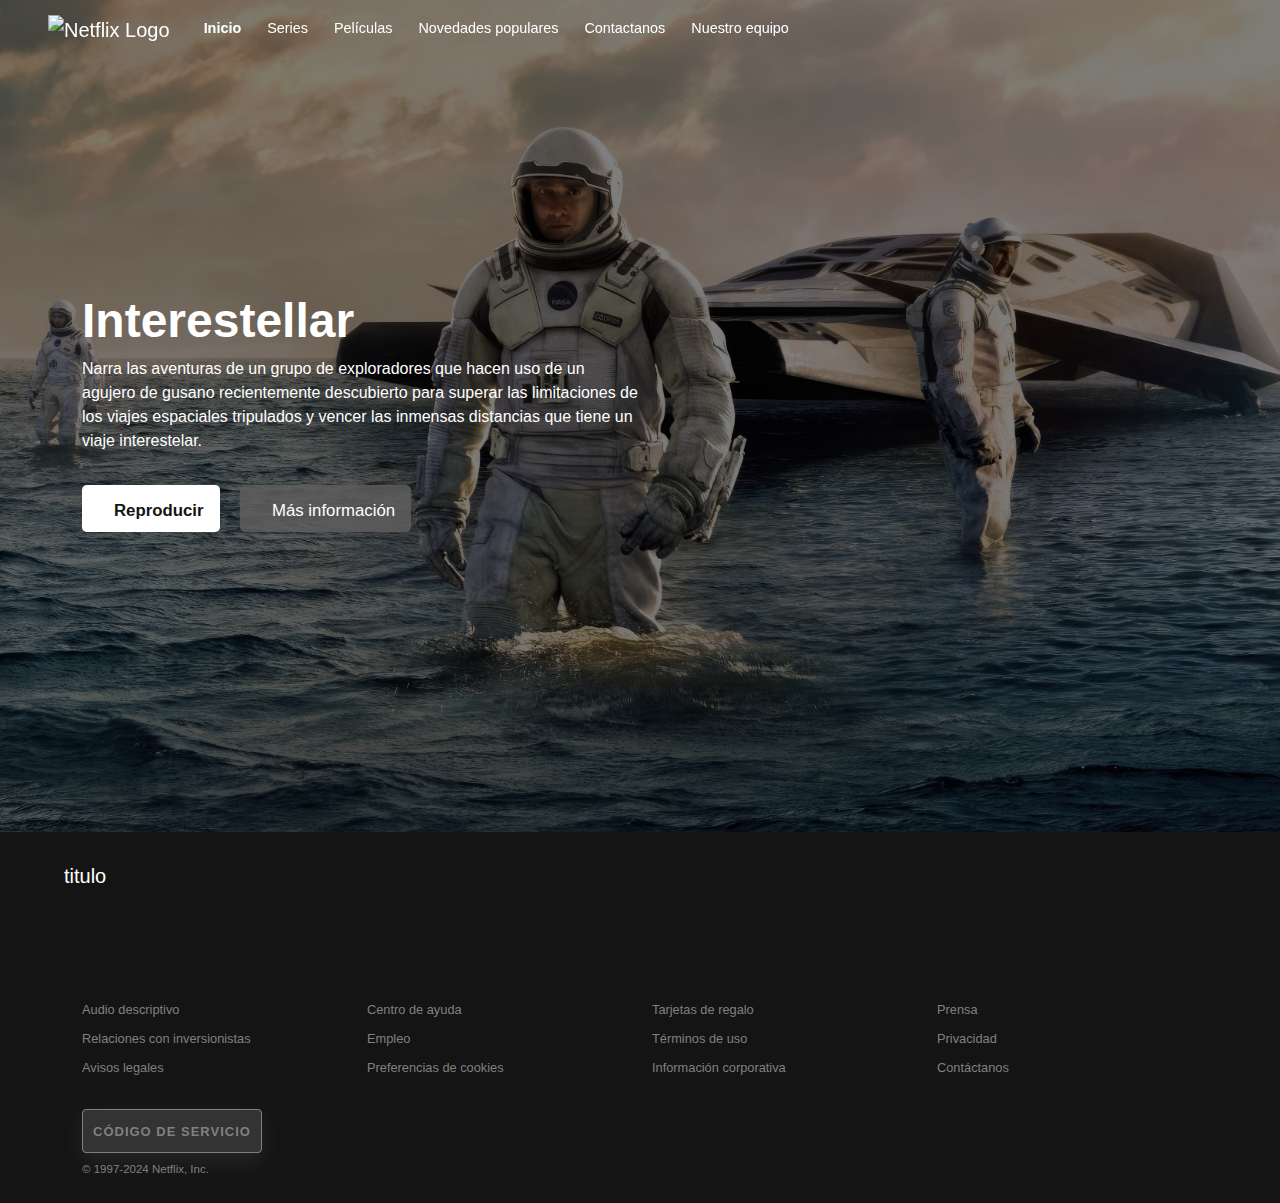
==== index.html @ ca748d4d "resolviendo cosas" ====
<!DOCTYPE html>
<html lang="en">
  <head>
    <meta charset="UTF-8" />
    <meta name="viewport" content="width=device-width, initial-scale=1.0" />
    <meta
      name="keywords"
      content="Netflix, netflix, streaming, movies, series, premieres"
    />
    <meta
      name="description"
      content="Segundo proyecto de Rolling imitacion de Netflix"
    />
    <meta
      name="author"
      content="Grupo 2: Jose Lobo, Santiago Puertas, Leandro Vinticol"
    />
    <link
      rel="shortcut icon"
      href="https://seeklogo.com/images/N/netflix-n-logo-0F1ED3EBEB-seeklogo.com.png"
      type="image/x-icon"
    />
    <link
      rel="stylesheet"
      href="https://unicons.iconscout.com/release/v2.1.9/css/unicons.css"
    />
    <link
      href="https://cdn.jsdelivr.net/npm/bootstrap@5.3.3/dist/css/bootstrap.min.css"
      rel="stylesheet"
      integrity="sha384-QWTKZyjpPEjISv5WaRU9OFeRpok6YctnYmDr5pNlyT2bRjXh0JMhjY6hW+ALEwIH"
      crossorigin="anonymous"
    />
    <link rel="stylesheet" href="./css/main.css" />
    <link rel="stylesheet" href="./css/common.css" />
    <title>Netflix</title>
  </head>
  <body>
    <header>
      <div class="justify-content-between">
        <nav
          id="navbar"
          class="navbar navbar-expand-lg navbar-dark fixed-top px-5"
        >
          <a class="navbar-brand" href="#">
            <img
              src="https://www.freepnglogos.com/uploads/netflix-logo-0.png"
              width="100"
              alt="Netflix Logo"
            />
          </a>
          <button
            class="navbar-toggler"
            type="button"
            data-bs-toggle="collapse"
            data-bs-target="#navbarNav"
            aria-controls="navbarNav"
            aria-expanded="false"
            aria-label="Toggle navigation"
          >
            <span class="navbar-toggler-icon"></span>
          </button>
          <div class="collapse navbar-collapse" id="navbarNav">
            <ul class="navbar-nav me-auto d-flex align-items-center">
              <li class="nav-item">
                <a class="nav-link active" href="#">Inicio</a>
              </li>
              <li class="nav-item">
                <a class="nav-link" href="./pages/error404.html">Series</a>
              </li>
              <li class="nav-item">
                <a class="nav-link" href="./pages/error404.html">Películas</a>
              </li>
              <li class="nav-item">
                <a class="nav-link" href="./pages/error404.html"
                  >Novedades populares</a
                >
              </li>
              <li class="nav-item">
                <a class="nav-link" href="./pages/contactanos.html"
                  >Contactanos</a
                >
              </li>
              <li class="nav-item">
                <a class="nav-link" href="./pages/nuestroEquipo.html"
                  >Nuestro equipo</a
                >
              </li>
            </ul>
            <div class="d-flex justify-content-center align-items-center ms-auto">
              <button
              class="search-btn nav-link invert"
              data-bs-toggle="modal"
              data-bs-target="#searchModal"
            >
              <i class="fas fa-search"></i>
            </button>
              <a class="nav-link invert" href="./pages/error404.html"
                ><i class="fas fa-bell"></i
              ></a>
              <!-- Button trigger modal -->
              <a
                class="ms-2"
                id="btnLogin"
                type="button"
                class="text-center"
                data-bs-toggle="modal"
                data-bs-target="#modal"
              >
                <i class="fas fa-user-circle"></i>
              </a>
            </div>
          </div>
        </nav>
      </div>
    </header>
    <main>
      <!-- Modal del buscador -->
      <div class="modal fade search-modal" id="searchModal" tabindex="-1" aria-labelledby="searchModalLabel" aria-hidden="true">
        <div class="modal-dialog">
          <div class="modal-content">
            <div class="modal-header">
              <h5 class="modal-title" id="searchModalLabel">Buscar</h5>
              <button type="button" class="btn-close" data-bs-dismiss="modal" aria-label="Close"></button>
            </div>
            <div class="modal-body">
              <input type="text" id="searchInput" class="form-control" placeholder="Pelicula o Categoria">
              <ul id="searchResults" class="list-group mt-3"></ul>
            </div>
          </div>
        </div>
      </div>
      <!-- Modal de login-->
      <div
        class="modal fade"
        id="modal"
        tabindex="-1"
        aria-labelledby="ModalLabel"
        aria-hidden="true"
      >
        <div class="modal-dialog modal-dialog-centered">
          <div class="modal-content">
            <div class="section blurred-background">
              <div class="container content">
                <div class="row justify-content-center">
                  <div class="col-12 text-center align-self-center py-5">
                    <div class="section pb-5 pt-5 pt-sm-2 text-center">
                      <h6 class="mb-0 pb-3 rojo-netflix">
                        <span>Ingresar</span><span>Registrarse</span>
                      </h6>
                      <input
                        class="checkbox"
                        type="checkbox"
                        id="reg-log"
                        name="reg-log"
                      />
                      <label for="reg-log"></label>
                      <div class="card-3d-wrap mx-auto">
                        <div class="card-3d-wrapper">
                          <div class="card-front">
                            <div class="center-wrap">
                              <div class="section text-center">
                                <h4 class="mb-4 pb-3 rojo-netflix">Ingresar</h4>
                                <div class="form-group">
                                  <input
                                    type="email"
                                    name="logemail"
                                    class="form-style form-control"
                                    placeholder="Email"
                                    id="logssemail"
                                    autocomplete="off"
                                  />
                                  <i class="input-icon uil uil-at"></i>
                                </div>
                                <div class="form-group mt-2">
                                  <input
                                    type="password"
                                    name="logpass"
                                    class="form-style form-control"
                                    placeholder="Contraseña"
                                    id="logsspass"
                                    autocomplete="off"
                                  />
                                  <i class="input-icon uil uil-lock-alt"></i>
                                </div>
                                <a id="btnIS" href="#" class="btn mt-4">
                                  Iniciar sesión
                                </a>
                                <p class="mb-0 mt-4 text-center">
                                  <a href="./pages/error404.html" class="link"
                                    >Olvidaste tu contraseña?</a
                                  >
                                </p>
                              </div>
                            </div>
                          </div>
                          <div class="card-back">
                            <div class="center-wrap">
                              <div class="section text-center">
                                <h4 class="mb-4 pb-3 rojo-netflix">
                                  Registrarse
                                </h4>
                                <div class="form-group">
                                  <input
                                    type="text"
                                    name="logname"
                                    class="form-style form-control"
                                    placeholder="Tu nombre"
                                    id="logname"
                                    autocomplete="off"
                                  />
                                  <i class="input-icon uil uil-user"></i>
                                </div>
                                <div class="form-group mt-2">
                                  <input
                                    type="email"
                                    name="logemail"
                                    class="form-style form-control"
                                    placeholder="Email"
                                    id="logemail"
                                    autocomplete="off"
                                  />
                                  <i class="input-icon uil uil-at"></i>
                                </div>
                                <div class="form-group mt-2">
                                  <input
                                    type="password"
                                    name="logpass"
                                    class="form-style form-control"
                                    placeholder="Contraseña"
                                    id="logpass"
                                    autocomplete="off"
                                  />
                                  <i class="input-icon uil uil-lock-alt"></i>
                                </div>
                                <a id="btnRegistro" href="#" class="btn mt-4"
                                  >Registrarme</a
                                >
                              </div>
                            </div>
                          </div>
                        </div>
                      </div>
                    </div>
                  </div>
                </div>
              </div>
            </div>
          </div>
        </div>
      </div>
      <!-- Index -->
      <div id="fondoPrincipal" class="pelicula-principal">
        <div class="container">
          <h5 id="tituloPrincipal" class="titulo">Interestellar</h5>
          <p id="descripcionPrincipal" class="descripcion">
            Narra las aventuras de un grupo de exploradores que hacen uso de un
            agujero de gusano recientemente descubierto para superar las
            limitaciones de los viajes espaciales tripulados y vencer las
            inmensas distancias que tiene un viaje interestelar.
          </p>
          <button role="button" class="boton boton-play fw-bold my-2">
            <i class="fas fa-play"></i>Reproducir
          </button>
          <button role="button" class="boton boton-info my-2">
            <i class="fas fa-info-circle"></i>Más información
          </button>
        </div>
      </div>
      <section id="galeria"></section>
    </main>
    <footer class="footer mt-4 py-4 text-white">
      <div class="container">
        <div class="row">
          <div class="col-md-12 mb-3">
            <a href="https://www.facebook.com/Netflixmx" class="social-icon"
              ><i class="fab fa-facebook-f"></i
            ></a>
            <a href="https://www.instagram.com/NetflixLAT/" class="social-icon"
              ><i class="fab fa-instagram"></i
            ></a>
            <a href="https://x.com/netflixLAT" class="social-icon"
              ><i class="fab fa-twitter"></i
            ></a>
            <a
              href="https://www.youtube.com/channel/UC5ZiUaIJ2b5dYBYGf5iEUrA"
              class="social-icon"
              ><i class="fab fa-youtube"></i
            ></a>
          </div>
        </div>
        <div class="row">
          <div class="col-sm-6 col-md-3">
            <ul class="text-start">
              <li><a href="./pages/error404.html">Audio descriptivo</a></li>
              <li>
                <a href="./pages/error404.html"
                  >Relaciones con inversionistas</a
                >
              </li>
              <li><a href="./pages/error404.html">Avisos legales</a></li>
            </ul>
          </div>
          <div class="col-sm-6 col-md-3">
            <ul class="text-start">
              <li><a href="./pages/error404.html">Centro de ayuda</a></li>
              <li><a href="./pages/error404.html">Empleo</a></li>
              <li>
                <a href="./pages/error404.html">Preferencias de cookies</a>
              </li>
            </ul>
          </div>
          <div class="col-sm-6 col-md-3">
            <ul class="text-start">
              <li><a href="./pages/error404.html">Tarjetas de regalo</a></li>
              <li><a href="./pages/error404.html">Términos de uso</a></li>
              <li>
                <a href="./pages/error404.html">Información corporativa</a>
              </li>
            </ul>
          </div>
          <div class="col-sm-6 col-md-3">
            <ul class="text-start">
              <li><a href="./pages/error404.html">Prensa</a></li>
              <li><a href="./pages/error404.html">Privacidad</a></li>
              <li><a href="./pages/error404.html">Contáctanos</a></li>
            </ul>
          </div>
        </div>
        <div class="row mt-3">
          <div class="col-md-12">
            <button class="btn btn-sm">Código de servicio</button>
            <p class="mt-2">© 1997-2024 Netflix, Inc.</p>
          </div>
        </div>
      </div>
    </footer>
    <script
      src="https://cdn.jsdelivr.net/npm/bootstrap@5.3.3/dist/js/bootstrap.bundle.min.js"
      integrity="sha384-YvpcrYf0tY3lHB60NNkmXc5s9fDVZLESaAA55NDzOxhy9GkcIdslK1eN7N6jIeHz"
      crossorigin="anonymous"
    ></script>
    <script
      src="https://kit.fontawesome.com/3926a4efb9.js"
      crossorigin="anonymous"
    ></script>
    <script src="https://cdn.jsdelivr.net/npm/sweetalert2@11"></script>
    <script type="module" src="./js/login/login.js"></script>
    <script type="module" src="./js/common.js"></script>
    <script type="module" src="./js/index/app.js"></script>
  </body>
</html>
---- css/main.css ----
/* ---- ----- ----- Pelicula Principal ----- ----- ----- */
.pelicula-principal {
  font-size: 16px;
  min-height: 52rem;
  color: #ffffff;
  background: linear-gradient(rgba(0, 0, 0, 0.5) 0%, rgba(0, 0, 0, 0.5) 100%),
    url(../resources/index/imagenFondoInterestellar.jpg);
  background-position: center center;
  background-size: cover;
  margin-bottom: 2rem;
  display: flex;
  align-items: center;
}

.invert {
  filter: invert(1);
}

.pelicula-principal .contenedor {
  margin: 0 auto;
}

.pelicula-principal .titulo {
  font-weight: 600;
  font-size: 3rem;
  margin-bottom: 0.5rem;
}

.pelicula-principal .descripcion {
  font-weight: normal;
  font-size: 1rem;
  line-height: 1.5rem;
  max-width: 50%;
  margin-bottom: 1.5rem;
}

.pelicula-principal .boton {
  border: none;
  border-radius: 0.3rem;
  padding: 0.5rem 1rem;
  margin-right: 1rem;
  cursor: pointer;
  transition: 0.3s ease all;
  font-size: 1.05rem;
}
.pelicula-principal .boton-play {
  color: var(--background);
  background: #ffffff;

  &:hover {
    filter: brightness(0.7);
  }
}
.pelicula-principal .boton-info {
  color: #ffffff;
  background: #5f5e5ed7;

  &:hover {
    background: #5f5e5e81;
  }
}

.pelicula-principal .boton i {
  margin-right: 1rem;
  font-size: 1.3rem;
}
/* ---- ----- ----- Titulo y Controles ----- ----- ----- */
.contenedor-titulo-controles {
  display: flex;
  justify-content: space-between;
  align-items: end;
}

.contenedor-titulo-controles h5 {
  color: #ffffff;
  font-size: 20px;
}

.contenedor-titulo-controles .indicadores button {
  background: #ffffff;
  height: 3px;
  width: 10px;
  cursor: pointer;
  border: none;
  margin-right: 2px;
}

.contenedor-titulo-controles .indicadores button:hover,
.contenedor-titulo-controles .indicadores button.activo {
  background: var(--red);
}

/* ---- ----- ----- Contenedor Principal y Flechas ----- ----- ----- */
.peliculas-carousel {
  margin-bottom: 10px;
}

.peliculas-carousel .contenedor-principal {
  display: flex;
  align-items: center;
  position: relative;
}

.peliculas-carousel .contenedor-principal .flecha-izquierda,
.peliculas-carousel .contenedor-principal .flecha-derecha {
  position: absolute;
  border: none;
  background: none;
  font-size: 2rem;
  height: 50%;
  top: calc(50% - 25%);
  line-height: 30px;
  width: 50px;
  color: #ffffff;
  cursor: pointer;
  z-index: 500;
  transition: 0.2s ease all;
}

.peliculas-carousel .contenedor-principal .flecha-izquierda:hover,
.peliculas-carousel .contenedor-principal .flecha-derecha:hover {
  background: rgba(0, 0, 0, 0.5);
}

.peliculas-carousel .contenedor-principal .flecha-izquierda {
  left: 0;
}

.peliculas-carousel .contenedor-principal .flecha-derecha {
  right: 0;
}

/* ---- ----- ----- Carousel ----- ----- ----- */
.peliculas-carousel .contenedor-carousel {
  width: 100%;
  padding: 5px 0;
  overflow: hidden;
  scroll-behavior: smooth;
  white-space: nowrap;
}

.peliculas-carousel .contenedor-carousel .carousel {
  display: flex;
  flex-wrap: nowrap;
}

.peliculas-carousel .contenedor-carousel .carousel .pelicula {
  min-width: 20%;
  transition: 0.3s ease all;
  box-shadow: 5px 5px 10px rgba(0, 0, 0, 0.3);
}

.peliculas-carousel .contenedor-carousel .carousel .pelicula:hover {
  transform: scale(1.1);
  transform-origin: center;
  box-shadow: 10px 10px 20px rgba(0, 0, 0, 0.5);
}

.peliculas-carousel .contenedor-carousel .carousel .pelicula img {
  width: 100%;
  height: auto;
  vertical-align: middle;
  aspect-ratio: 16 / 9;
  object-fit: cover;
}
.pelicula{
  position: relative;
}
.pelicula-texto {
  opacity: 0;
  position: absolute;
  bottom: 10px; 
  left: 10px; 
  color: white;


  font-size: 14px; 
}
.pelicula:hover .pelicula-texto{
  opacity: 1;
}
---- css/common.css ----
:root {
  --red: #db0000;
  --background: #141414;
  --secondary: #808080;
}

::-webkit-scrollbar {
  width: 10px;
}

::-webkit-scrollbar-track {
  background: var(--background);
}

::-webkit-scrollbar-thumb {
  background-color: var(--red);
  border-radius: 10px;
}

#btnLogin {
  background-color: transparent;
  border: none;
  color: #db0b10;
}

.invert {
  filter: invert(1);
}

header {
  transition: background-color 0.1s;
  background-color: rgba(0, 0, 0, 0.7);
  font-size: 0.9rem;
}

main {
  background-color: #141414;
  width: 100%;
  height: 100%;
}

body {
  background: var(--background);
  font-family: "Open Sans", sans-serif;
  font-size: larger;
}

footer {
  font-size: 0.8rem;
}
h1,
h2,
p,
label {
  color: white;
}

.contenedor {
  width: 90%;
  margin: auto;
}

.navbar {
  transition: background-color 0.5s;
}

.navbar.transparent {
  background-color: transparent;
}

.navbar.solid {
  background-color: var(--background);
}

.navbar-nav .nav-item .nav-link {
  color: #ffffff;
}
.navbar-nav .nav-item .nav-link.active {
  font-weight: bold;
}
.navbar-nav .nav-item .nav-link:hover {
  color: #b3b3b3;
}

.custom-input {
  background-color: rgba(255, 255, 255, 0.5);
  border: 1px solid rgba(255, 255, 255, 0.5);
  color: #ffffff;
}

.custom-input::placeholder {
  color: rgba(255, 255, 255, 0.7);
}

.custom-input:focus {
  background-color: rgba(255, 255, 255, 0.7);
  border: 1px solid rgba(255, 255, 255, 0.7);
  outline: none;
}

.navbar .form-control.me-2 {
  margin-right: 10px;
}

.navbar .nav-link {
  margin-left: 10px;
}

.search-btn {
  background: none;
  border: none;
  cursor: pointer;
  font-size: 0.9rem;
}

.search-modal .modal-content {
  background: rgba(0, 0, 0, 0.8);
  color: #ffffff;
  border: none;
}

.search-modal .form-control {
  background: transparent;
  border: 1px solid #ffffff;
  color: #ffffff;
}

.search-modal .form-control::placeholder {
  color: #ccc;
}

#searchResults {
  max-height: 200px;
  overflow-y: auto;
}

#searchResults .list-group-item {
  cursor: pointer;
}

#searchResults .list-group-item:hover {
  background-color: rgba(255, 255, 255, 0.1);
}

.footer {
  border-top: 1px solid var(--background);
}

.footer ul {
  padding: 0;
  list-style: none;
  text-align: center;
}

.footer ul li {
  margin-bottom: 10px;
}

.footer ul li a {
  color: var(--secondary);
  text-decoration: none;
}

.footer ul li a:hover {
  text-decoration: underline;
}

.footer .social-icon {
  font-size: 1.5em;
  margin: 0 10px;
  color: #ccc;
  text-decoration: none;
}

.footer .social-icon:hover {
  color: #ffffff;
}

.footer p {
  margin: 0;
  font-size: 0.9em;
  color: var(--secondary);
}

.footer button {
  border: 1px solid var(--secondary);
  color: var(--secondary);
  padding: 5px 10px;
  cursor: pointer;
}

.footer button:hover {
  color: #ffffff;
  border-color: #ffffff;
}

@media screen and (max-width: 800px) {
  header .logotipo {
    margin-bottom: 10px;
    font-size: 30px;
  }

  .pelicula-principal {
    font-size: 14px;
  }

  .pelicula-principal .descripcion {
    max-width: 100%;
  }

  .navbar {
    background-color: var(--background) !important;
    transition: background-color 0.3s ease;
  }

  .navbar-nav .nav-item {
    text-align: start;
    margin: 10px 0;
  }

  .navbar-nav .nav-item .nav-link {
    padding: 0.5rem 1rem;
  }

  .navbar-collapse {
    text-align: center;
  }

  .peliculas-carousel .contenedor-carousel {
    overflow: visible;
  }

  .peliculas-carousel .contenedor-carousel .carousel {
    display: grid;
    grid-template-columns: repeat(3, 1fr);
    gap: 20px;
  }

  .peliculas-carousel .indicadores,
  .peliculas-carousel .flecha-izquierda,
  .peliculas-carousel .flecha-derecha,
  .peliculas-carousel
    .contenedor-principal
    .contenedor-carousel
    .carousel
    .pelicula-hidden {
    display: none;
  }
}

.modal-content {
  background: transparent;
  border: none;
  box-shadow: none;
}
.modal {
  backdrop-filter: blur(15px);
  background-color: #0000000e;
}
h6 span {
  padding: 0 20px;
  text-transform: uppercase;
  font-weight: 700;
}
a {
  cursor: pointer;
  transition: all 200ms linear;
}
a:hover {
  text-decoration: none;
}
.link {
  color: #ffffff;
}
.link:hover {
  color: #ffffff;
}
.rojo-netflix {
  color: #db0000;
}

[type="checkbox"]:checked,
[type="checkbox"]:not(:checked) {
  position: absolute;
  left: -9999px;
}
.checkbox:checked + label,
.checkbox:not(:checked) + label {
  position: relative;
  display: block;
  text-align: center;
  width: 60px;
  height: 16px;
  border-radius: 8px;
  padding: 0;
  margin: 10px auto;
  cursor: pointer;
  background-color: #ffffff;
}
.checkbox:checked + label:before,
.checkbox:not(:checked) + label:before {
  position: absolute;
  display: block;
  width: 36px;
  height: 36px;
  border-radius: 50%;
  color: #ffffff;
  background-color: #831010;
  font-family: "unicons";
  content: "\eb4f";
  z-index: 20;
  top: -10px;
  left: -10px;
  line-height: 36px;
  text-align: center;
  font-size: 24px;
  transition: all 0.5s ease;
}
.checkbox:checked + label:before {
  transform: translateX(44px) rotate(-270deg);
}

.card-3d-wrap {
  position: relative;
  width: 440px;
  max-width: 100%;
  height: 400px;
  -webkit-transform-style: preserve-3d;
  transform-style: preserve-3d;
  perspective: 800px;
  margin-top: 60px;
}
.card-3d-wrapper {
  width: 100%;
  height: 100%;
  position: absolute;
  top: 0;
  left: 0;
  -webkit-transform-style: preserve-3d;
  transform-style: preserve-3d;
  transition: all 600ms ease-out;
}
.card-front,
.card-back {
  width: 100%;
  height: 100%;
  background-color: #141414;

  background-position: bottom center;
  background-repeat: no-repeat;
  background-size: 300%;
  position: absolute;
  border-radius: 6px;
  left: 0;
  top: 0;
  -webkit-transform-style: preserve-3d;
  transform-style: preserve-3d;
  -webkit-backface-visibility: hidden;
  -moz-backface-visibility: hidden;
  -o-backface-visibility: hidden;
  backface-visibility: hidden;
}
.card-back {
  transform: rotateY(180deg);
}
.checkbox:checked ~ .card-3d-wrap .card-3d-wrapper {
  transform: rotateY(180deg);
}
.center-wrap {
  position: absolute;
  width: 100%;
  padding: 0 35px;
  top: 50%;
  left: 0;
  transform: translate3d(0, -50%, 35px) perspective(100px);
  z-index: 20;
  display: block;
}

.form-group {
  position: relative;
  display: block;
  margin: 0;
  padding: 0;
}
.form-style {
  padding: 13px 20px;
  padding-left: 55px;
  height: 48px;
  width: 100%;
  font-weight: 500;
  border-radius: 4px;
  font-size: 14px;
  line-height: 22px;
  letter-spacing: 0.5px;
  outline: none;
  color: #ffffff;
  background-color: #333333;
  border: none;
  -webkit-transition: all 200ms linear;
  transition: all 200ms linear;
  box-shadow: 0 4px 8px 0 rgba(175, 154, 154, 0.2);
}
.form-style:focus,
.form-style:active {
  border: none;
  outline: none;
  box-shadow: 0 4px 8px 0 rgba(21, 21, 21, 0.2);
}
.input-icon {
  position: absolute;
  top: 0;
  left: 18px;
  height: 48px;
  font-size: 24px;
  line-height: 48px;
  text-align: left;
  color: #db0000;
  -webkit-transition: all 200ms linear;
  transition: all 200ms linear;
}

.form-group input:-ms-input-placeholder {
  color: #ffffff;
  opacity: 0.7;
  -webkit-transition: all 200ms linear;
  transition: all 200ms linear;
}
.form-group input::-moz-placeholder {
  color: #ffffff;
  opacity: 0.7;
  -webkit-transition: all 200ms linear;
  transition: all 200ms linear;
}
.form-group input:-moz-placeholder {
  color: #ffffff;
  opacity: 0.7;
  -webkit-transition: all 200ms linear;
  transition: all 200ms linear;
}
.form-group input::-webkit-input-placeholder {
  color: #ffffff;
  opacity: 0.7;
  -webkit-transition: all 200ms linear;
  transition: all 200ms linear;
}
.form-group input:focus:-ms-input-placeholder {
  opacity: 0;
  -webkit-transition: all 200ms linear;
  transition: all 200ms linear;
}
.form-group input:focus::-moz-placeholder {
  opacity: 0;
  -webkit-transition: all 200ms linear;
  transition: all 200ms linear;
}
.form-group input:focus:-moz-placeholder {
  opacity: 0;
  -webkit-transition: all 200ms linear;
  transition: all 200ms linear;
}
.form-group input:focus::-webkit-input-placeholder {
  opacity: 0;
  -webkit-transition: all 200ms linear;
  transition: all 200ms linear;
}

.btn {
  border-radius: 4px;
  height: 44px;
  font-size: 13px;
  font-weight: 600;
  text-transform: uppercase;
  -webkit-transition: all 200ms linear;
  transition: all 200ms linear;
  padding: 0 30px;
  letter-spacing: 1px;
  display: -webkit-inline-flex;
  display: -ms-inline-flexbox;
  display: inline-flex;
  -webkit-align-items: center;
  -moz-align-items: center;
  -ms-align-items: center;
  align-items: center;
  -webkit-justify-content: center;
  -moz-justify-content: center;
  -ms-justify-content: center;
  justify-content: center;
  -ms-flex-pack: center;
  text-align: center;
  border: none;
  background-color: #333333;
  color: #db0000;
  box-shadow: 0 8px 24px 0 #ffffff15;
}
.btn:active,
.btn:focus {
  background-color: #333333;
  color: #ffffff;
  box-shadow: 0 8px 24px 0 rgba(153, 6, 6, 0.404);
}
.btn:hover {
  background-color: #333333;
  color: #ffffff;
  box-shadow: 0 8px 24px 0 rgba(153, 6, 6, 0.404);
}

.blurred-background .content {
  position: relative;
  z-index: 2;
}

.logo {
  position: absolute;
  top: 30px;
  right: 30px;
  display: block;
  z-index: 100;
  transition: all 250ms linear;
}
.logo img {
  height: 26px;
  width: auto;
  display: block;
}
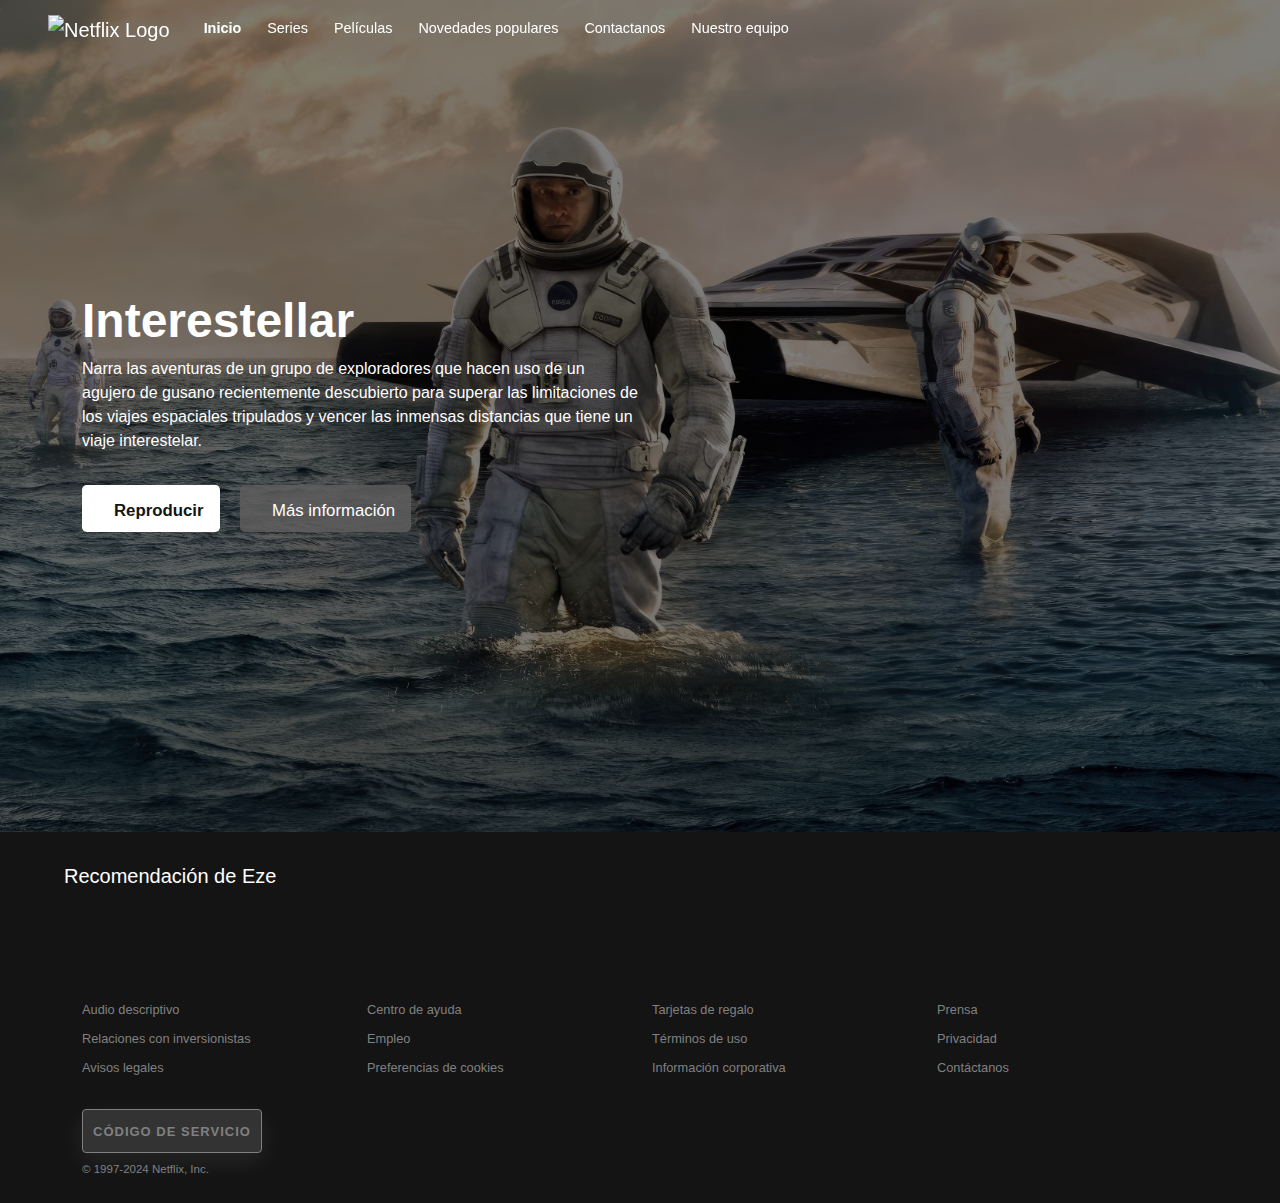
==== commit 51a19d2f: "borrando comentarios" ====
--- a/index.html
+++ b/index.html
@@ -65,10 +65,10 @@
                 <a class="nav-link active" href="#">Inicio</a>
               </li>
               <li class="nav-item">
-                <a class="nav-link" href="./pages/error404.html">Series</a>
-              </li>
-              <li class="nav-item">
-                <a class="nav-link" href="./pages/error404.html">Películas</a>
+                <a class="nav-link" href="./pages/series.html">Series</a>
+              </li>
+              <li class="nav-item">
+                <a class="nav-link" href="./pages/peliculas.html">Películas</a>
               </li>
               <li class="nav-item">
                 <a class="nav-link" href="./pages/error404.html"
@@ -86,18 +86,20 @@
                 >
               </li>
             </ul>
-            <div class="d-flex justify-content-center align-items-center ms-auto">
+            <div
+              class="d-flex justify-content-center align-items-center ms-auto"
+            >
               <button
-              class="search-btn nav-link invert"
-              data-bs-toggle="modal"
-              data-bs-target="#searchModal"
-            >
-              <i class="fas fa-search"></i>
-            </button>
+                class="search-btn nav-link"
+                data-bs-toggle="modal"
+                data-bs-target="#searchModal"
+              >
+                <i class="fas fa-search"></i>
+              </button>
               <a class="nav-link invert" href="./pages/error404.html"
                 ><i class="fas fa-bell"></i
               ></a>
-              <!-- Button trigger modal -->
+          
               <a
                 class="ms-2"
                 id="btnLogin"
@@ -114,22 +116,38 @@
       </div>
     </header>
     <main>
-      <!-- Modal del buscador -->
-      <div class="modal fade search-modal" id="searchModal" tabindex="-1" aria-labelledby="searchModalLabel" aria-hidden="true">
+  
+      <div
+        class="modal fade search-modal"
+        id="searchModal"
+        tabindex="-1"
+        aria-labelledby="searchModalLabel"
+        aria-hidden="true"
+      >
         <div class="modal-dialog">
           <div class="modal-content">
             <div class="modal-header">
               <h5 class="modal-title" id="searchModalLabel">Buscar</h5>
-              <button type="button" class="btn-close" data-bs-dismiss="modal" aria-label="Close"></button>
+              <button
+                type="button"
+                class="btn-close"
+                data-bs-dismiss="modal"
+                aria-label="Close"
+              ></button>
             </div>
-            <div class="modal-body">
-              <input type="text" id="searchInput" class="form-control" placeholder="Pelicula o Categoria">
+            <div class="modal-body list-modal">
+              <input
+                type="text"
+                id="searchInput"
+                class="form-control"
+                placeholder="Pelicula o Categoria"
+              />
               <ul id="searchResults" class="list-group mt-3"></ul>
             </div>
           </div>
         </div>
       </div>
-      <!-- Modal de login-->
+   
       <div
         class="modal fade"
         id="modal"
@@ -248,7 +266,7 @@
           </div>
         </div>
       </div>
-      <!-- Index -->
+   
       <div id="fondoPrincipal" class="pelicula-principal">
         <div class="container">
           <h5 id="tituloPrincipal" class="titulo">Interestellar</h5>
--- a/css/main.css
+++ b/css/main.css
@@ -1,4 +1,4 @@
-/* ---- ----- ----- Pelicula Principal ----- ----- ----- */
+
 .pelicula-principal {
   font-size: 16px;
   min-height: 52rem;
@@ -64,7 +64,7 @@
   margin-right: 1rem;
   font-size: 1.3rem;
 }
-/* ---- ----- ----- Titulo y Controles ----- ----- ----- */
+
 .contenedor-titulo-controles {
   display: flex;
   justify-content: space-between;
@@ -90,7 +90,7 @@
   background: var(--red);
 }
 
-/* ---- ----- ----- Contenedor Principal y Flechas ----- ----- ----- */
+
 .peliculas-carousel {
   margin-bottom: 10px;
 }
@@ -130,7 +130,7 @@
   right: 0;
 }
 
-/* ---- ----- ----- Carousel ----- ----- ----- */
+
 .peliculas-carousel .contenedor-carousel {
   width: 100%;
   padding: 5px 0;
--- a/css/common.css
+++ b/css/common.css
@@ -37,6 +37,15 @@
   background-color: #141414;
   width: 100%;
   height: 100%;
+  & .bred {
+    padding: 5px 10px;
+    color: #ffffff;
+    background-color: var(--red);
+    font-size: 0.8rem;
+    &:hover {
+      background: #db000093;
+    }
+  }
 }
 
 body {
@@ -108,6 +117,7 @@
 
 .search-btn {
   background: none;
+  color: #ffffff;
   border: none;
   cursor: pointer;
   font-size: 0.9rem;
@@ -136,6 +146,11 @@
 
 #searchResults .list-group-item {
   cursor: pointer;
+  background-color: var(--background);
+  & a{
+    text-decoration: none;
+    color: #ffffff;
+  }
 }
 
 #searchResults .list-group-item:hover {
@@ -194,7 +209,7 @@
   border-color: #ffffff;
 }
 
-@media screen and (max-width: 800px) {
+@media screen and (max-width: 995px) {
   header .logotipo {
     margin-bottom: 10px;
     font-size: 30px;
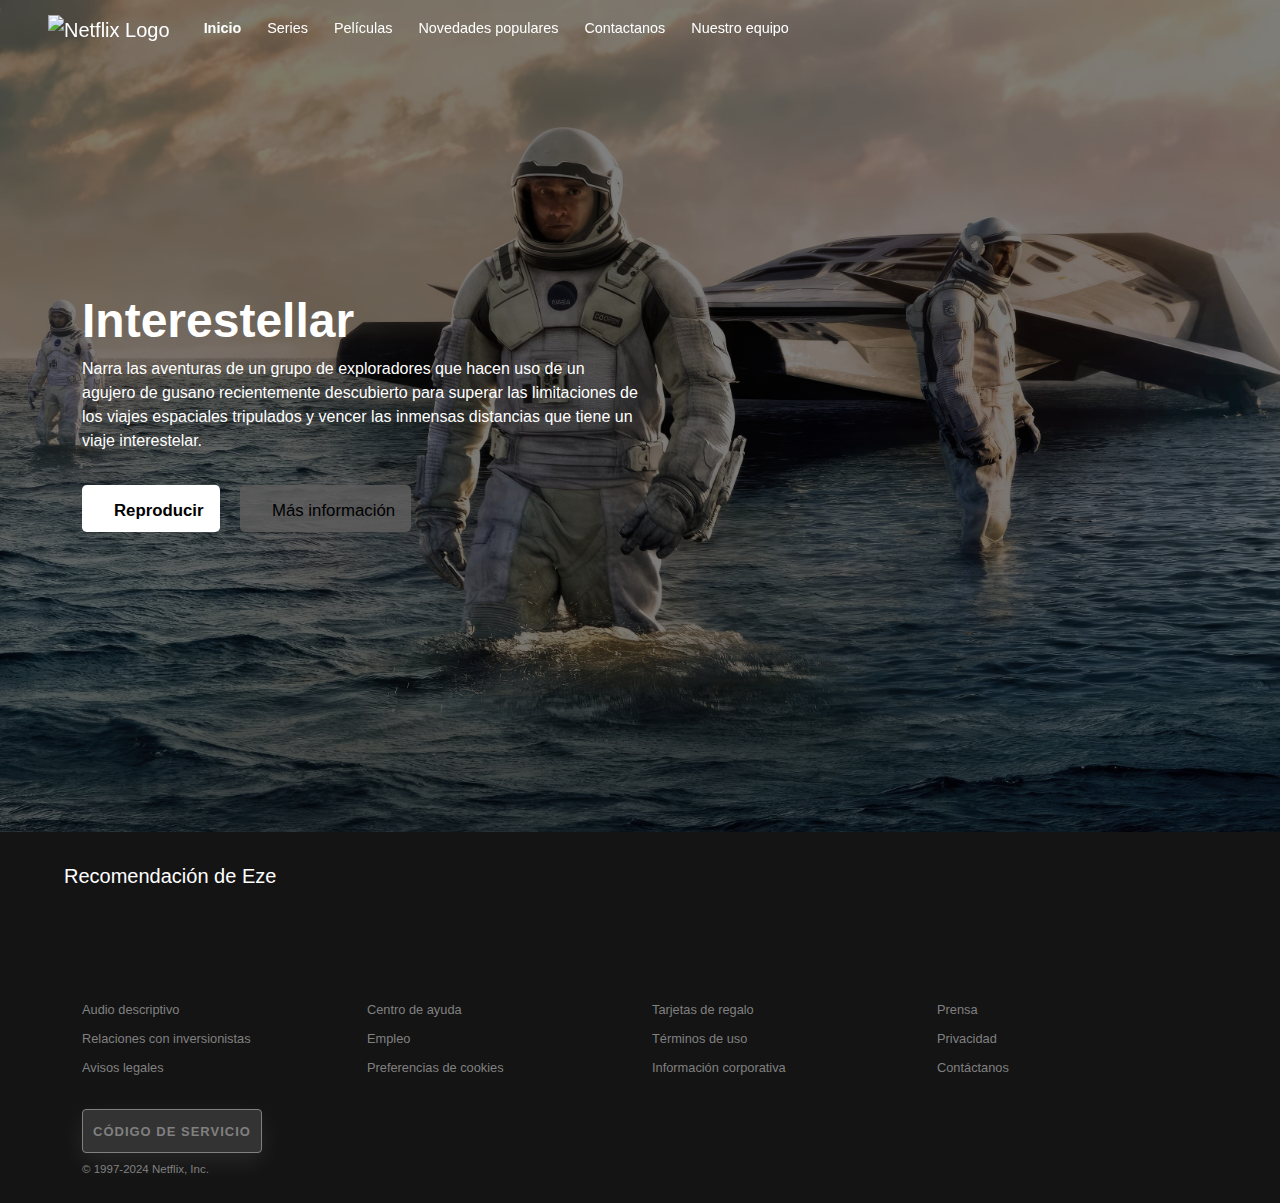
==== commit 64c9773d: "chau chicos nos vemos" ====
--- a/index.html
+++ b/index.html
@@ -277,10 +277,20 @@
             inmensas distancias que tiene un viaje interestelar.
           </p>
           <button role="button" class="boton boton-play fw-bold my-2">
-            <i class="fas fa-play"></i>Reproducir
+            <a
+              class="btnTroll"
+              href="https://www.youtube.com/watch?v=oHg5SJYRHA0"
+              target="_blank"
+              ><i class="fas fa-play"></i>Reproducir</a
+            >
           </button>
           <button role="button" class="boton boton-info my-2">
-            <i class="fas fa-info-circle"></i>Más información
+            <a
+              class="btnTroll"
+              href="https://www.youtube.com/watch?v=oHg5SJYRHA0"
+              target="_blank"
+              ><i class="fas fa-info-circle"></i>Más información</a
+            >
           </button>
         </div>
       </div>
--- a/css/main.css
+++ b/css/main.css
@@ -178,4 +178,8 @@
 }
 .pelicula:hover .pelicula-texto{
   opacity: 1;
+}
+.btnTroll {
+  text-decoration: none;
+  color: black;
 }